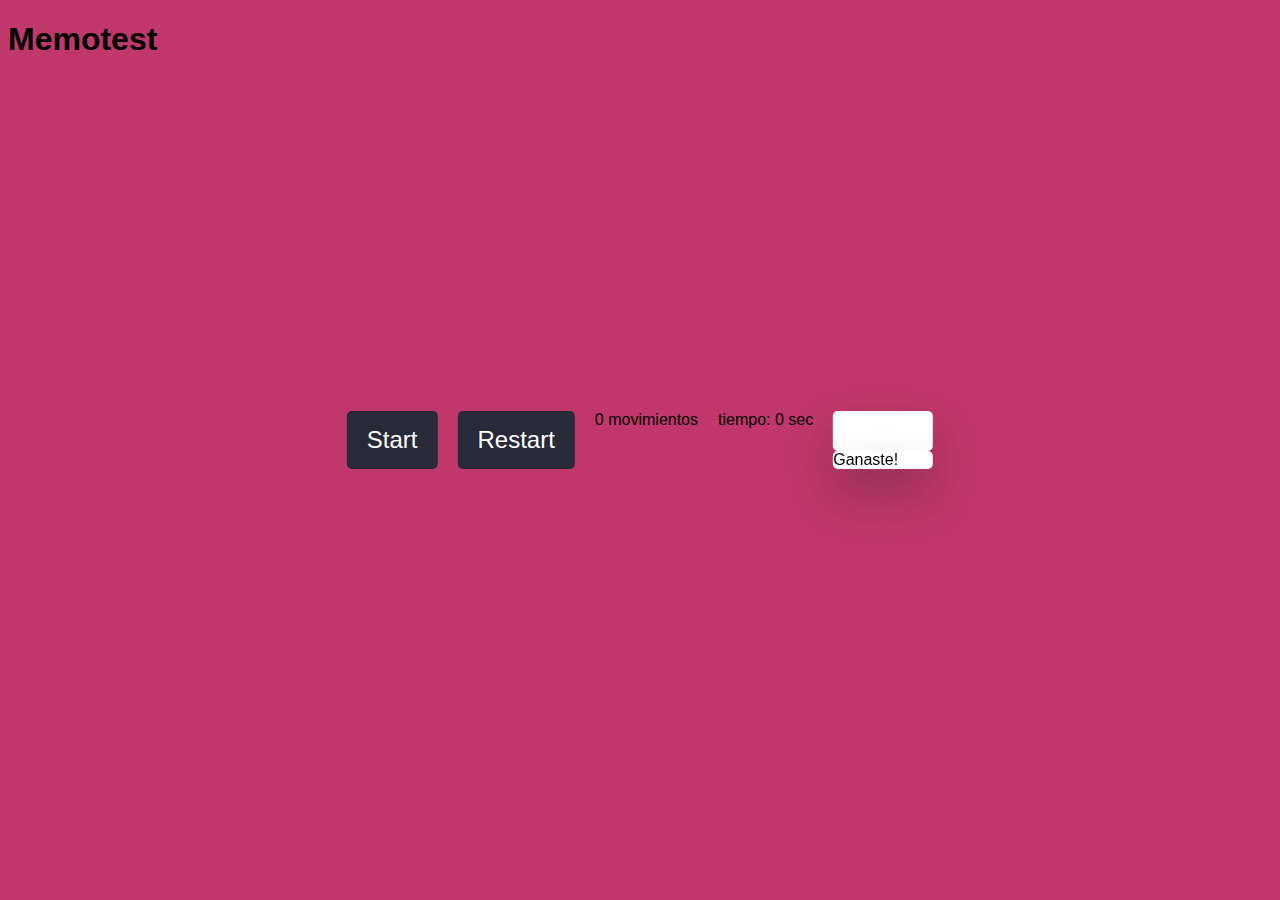
==== memo.html @ e334b8fd "Primer commit, proyecto iniciado de memotest" ====
<!DOCTYPE html>
<html lang="es">

<head>
    <meta charset="UTF-8">
    <meta http-equiv="X-UA-Compatible" content="IE=edge">
    <meta name="viewport" content="width=device-width, initial-scale=1.0">
    <title>memotest</title>
    <link rel="stylesheet" href="memoestilos.css">
    
</head>

<body>
    <h1>Memotest</h1>
    <div class="juego">
        <div class="controles">
            <button id="start">
                Start
            </button>
            <button id="Restart">
                Restart
            </button>
            <div class="movimientos">
                0 movimientos
            </div>
            <div class="tiempo">
                tiempo: 0 sec
            </div>
            <div class="board-container">
                <div class="board" data-dimension="4">

                </div>
                <div class="ganaste">
                    Ganaste!
                </div>
            </div>
            
        </div>
    </div>
    <script src="script.js"></script>
</body>

</html>
---- memoestilos.css ----
*{
    font-family: 'Montserrat', sans-serif;
}

html {
    width: 100%;
    height: 100%;
    background: #c0386b;
    font-family: Fredoka;
}

.juego {
    position: absolute;
    top: 50%;
    left: 50%;
    transform: translate(-50%, -50%);
}

.controles {
    display: flex;
    gap: 20px;
    margin-bottom: 20px;
}

button {
    background: #282A3A;
    color: #ffffff;
    font-weight: 400;    
    border-radius: 5px;
    padding: 10px 20px;
    border: 0;
    cursor: pointer;    
    font-size: 18pt;
}

.disabled {
    color: #757575;
    font-weight: 400;
}

.stats {
    color: #FFF;
    font-size: 14pt;
}

.board-container {
    position: relative;
}

.board,
.ganaste {
    border-radius: 5px;
    box-shadow: 0 25px 50px rgb(33 33 33 / 25%);
    background: white;
    transition: transform .6s cubic-bezier(0.4, 0.0, 0.2, 1);
    backface-visibility: hidden;
}

.board {
    padding: 20px;
    display: grid;
    grid-template-columns: repeat(4, auto);
    grid-gap: 20px;
}

.board-container.flipped .board {
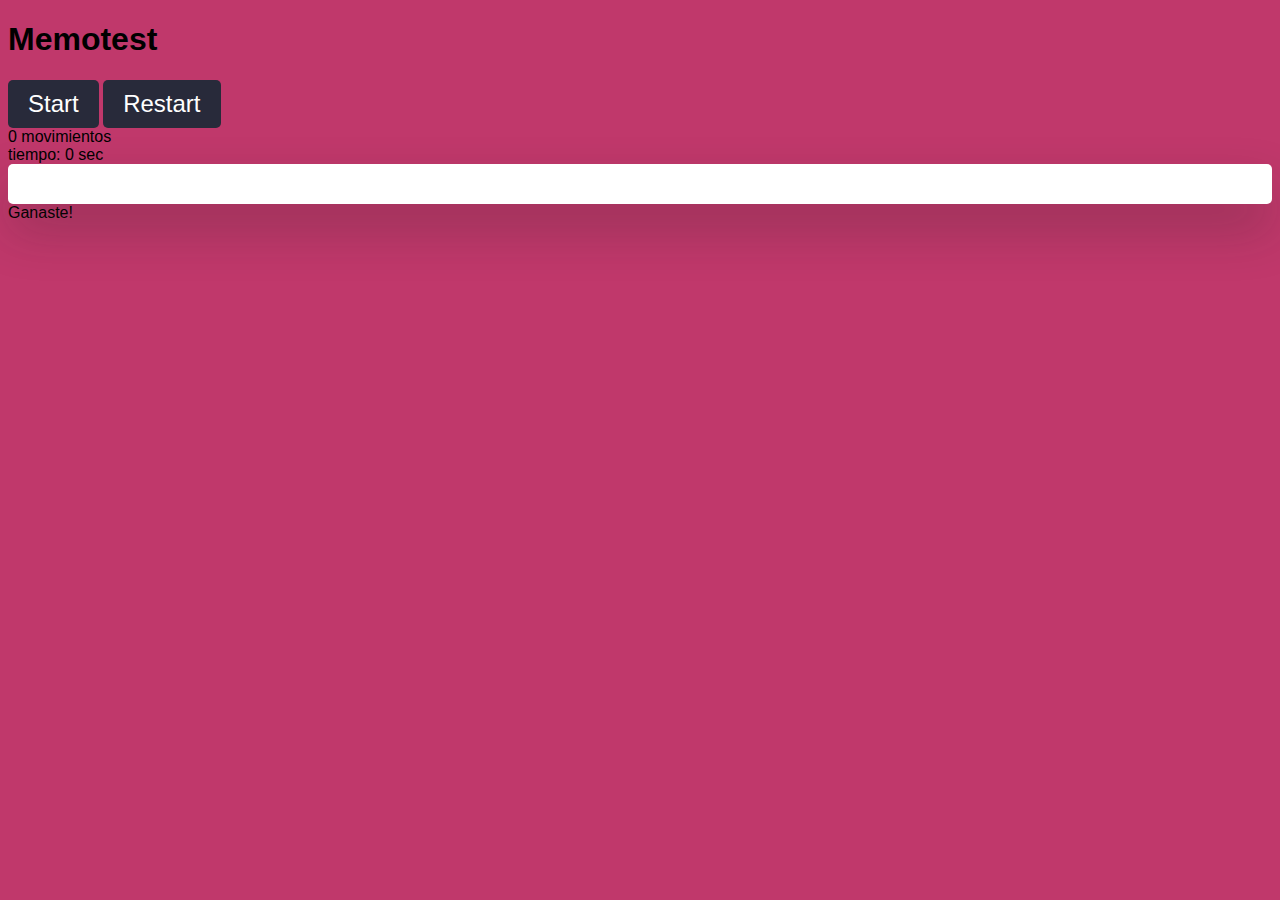
==== commit 9a9980c3: "Cambio de carpeta de css y js" ====
--- a/memo.html
+++ b/memo.html
@@ -6,38 +6,38 @@
     <meta http-equiv="X-UA-Compatible" content="IE=edge">
     <meta name="viewport" content="width=device-width, initial-scale=1.0">
     <title>memotest</title>
-    <link rel="stylesheet" href="memoestilos.css">
+    <link rel="stylesheet" href=".\assets\memoestilos.css">
     
 </head>
 
 <body>
     <h1>Memotest</h1>
-    <div class="juego">
-        <div class="controles">
+    <div class="game">
+        <div class="controls">
             <button id="start">
                 Start
             </button>
-            <button id="Restart">
+            <button id="restart">
                 Restart
             </button>
-            <div class="movimientos">
+            <div class="moves">
                 0 movimientos
             </div>
-            <div class="tiempo">
+            <div class="timer">
                 tiempo: 0 sec
             </div>
             <div class="board-container">
                 <div class="board" data-dimension="4">
 
                 </div>
-                <div class="ganaste">
+                <div class="win">
                     Ganaste!
                 </div>
             </div>
             
         </div>
     </div>
-    <script src="script.js"></script>
+    <script src=".\assets\memo.js"></script>
 </body>
 
 </html>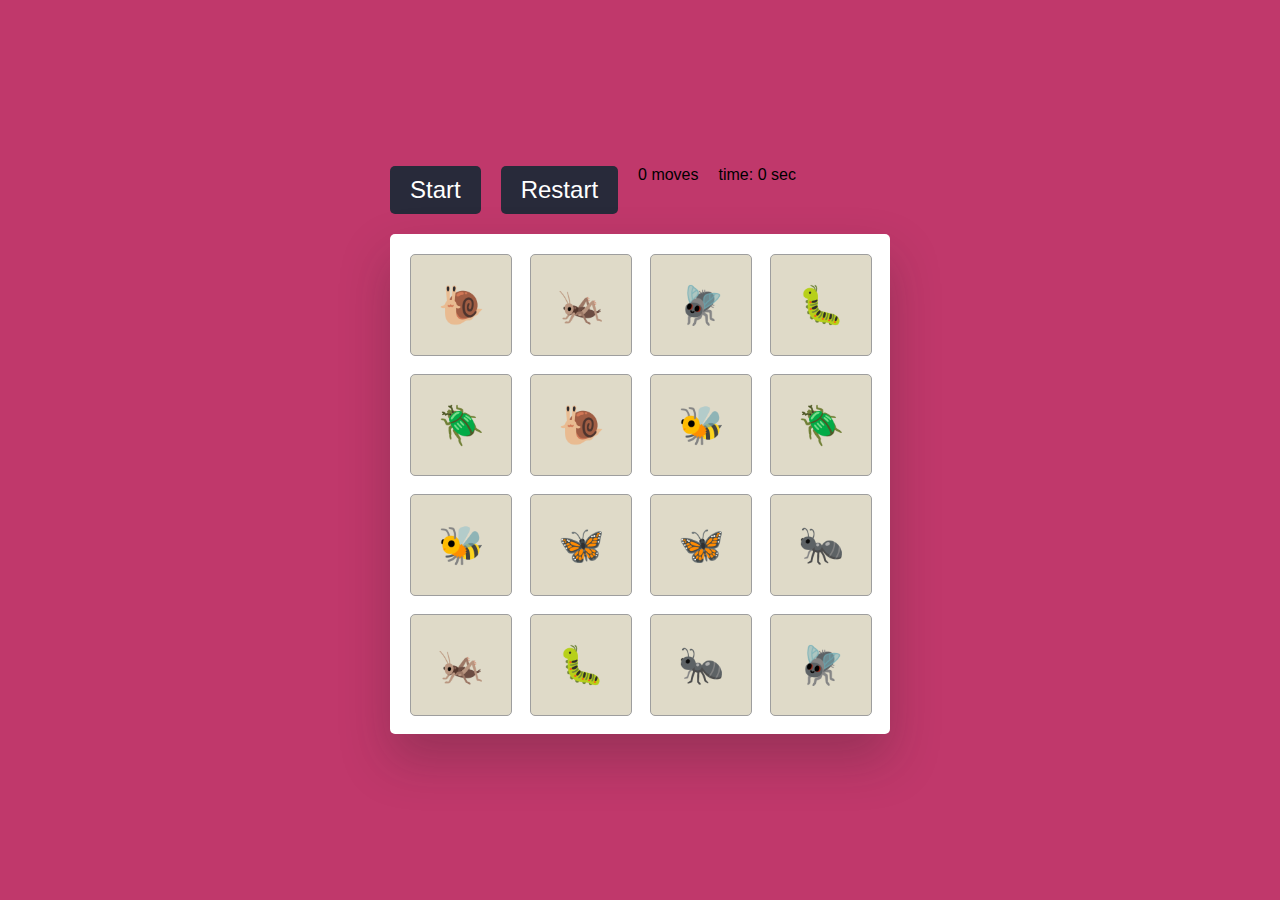
==== commit fd82baa0: "Correccion de css y html, sigo con el js" ====
--- a/memo.html
+++ b/memo.html
@@ -1,6 +1,5 @@
 <!DOCTYPE html>
 <html lang="es">
-
 <head>
     <meta charset="UTF-8">
     <meta http-equiv="X-UA-Compatible" content="IE=edge">
@@ -9,9 +8,7 @@
     <link rel="stylesheet" href=".\assets\memoestilos.css">
     
 </head>
-
 <body>
-    <h1>Memotest</h1>
     <div class="game">
         <div class="controls">
             <button id="start">
@@ -21,20 +18,18 @@
                 Restart
             </button>
             <div class="moves">
-                0 movimientos
+                0 moves
             </div>
             <div class="timer">
-                tiempo: 0 sec
+                time: 0 sec
             </div>
-            <div class="board-container">
-                <div class="board" data-dimension="4">
-
-                </div>
-                <div class="win">
-                    Ganaste!
-                </div>
+        </div>     
+        <div class="board-container">
+            <div class="board" data-dimension="4">
             </div>
-            
+            <div class="win">
+            You win!
+            </div>
         </div>
     </div>
     <script src=".\assets\memo.js"></script>
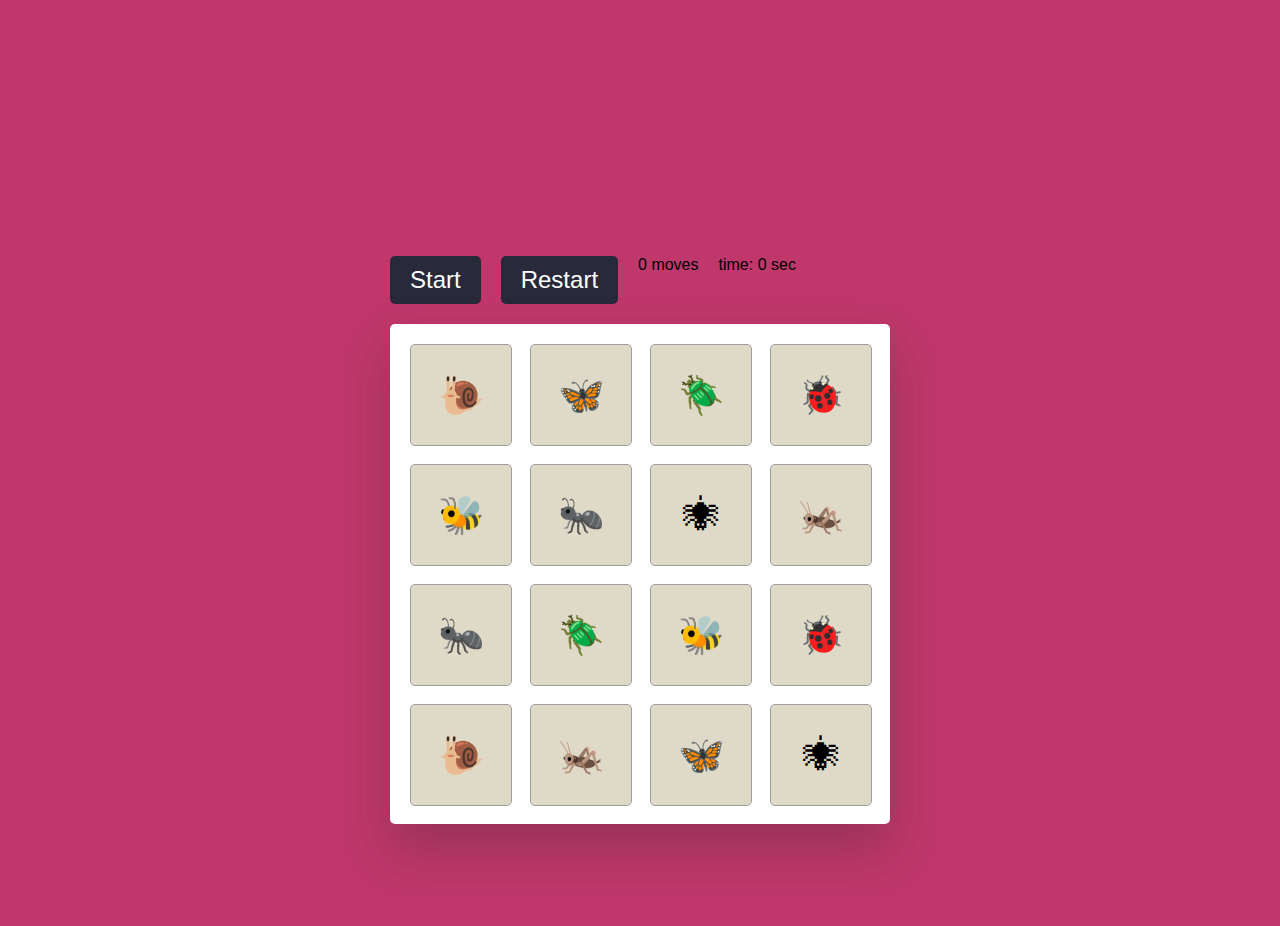
==== commit 823a27c0: "sigo corrigiendo problemas" ====
--- a/memo.html
+++ b/memo.html
@@ -1,5 +1,5 @@
 <!DOCTYPE html>
-<html lang="es">
+<html lang="en">
 <head>
     <meta charset="UTF-8">
     <meta http-equiv="X-UA-Compatible" content="IE=edge">
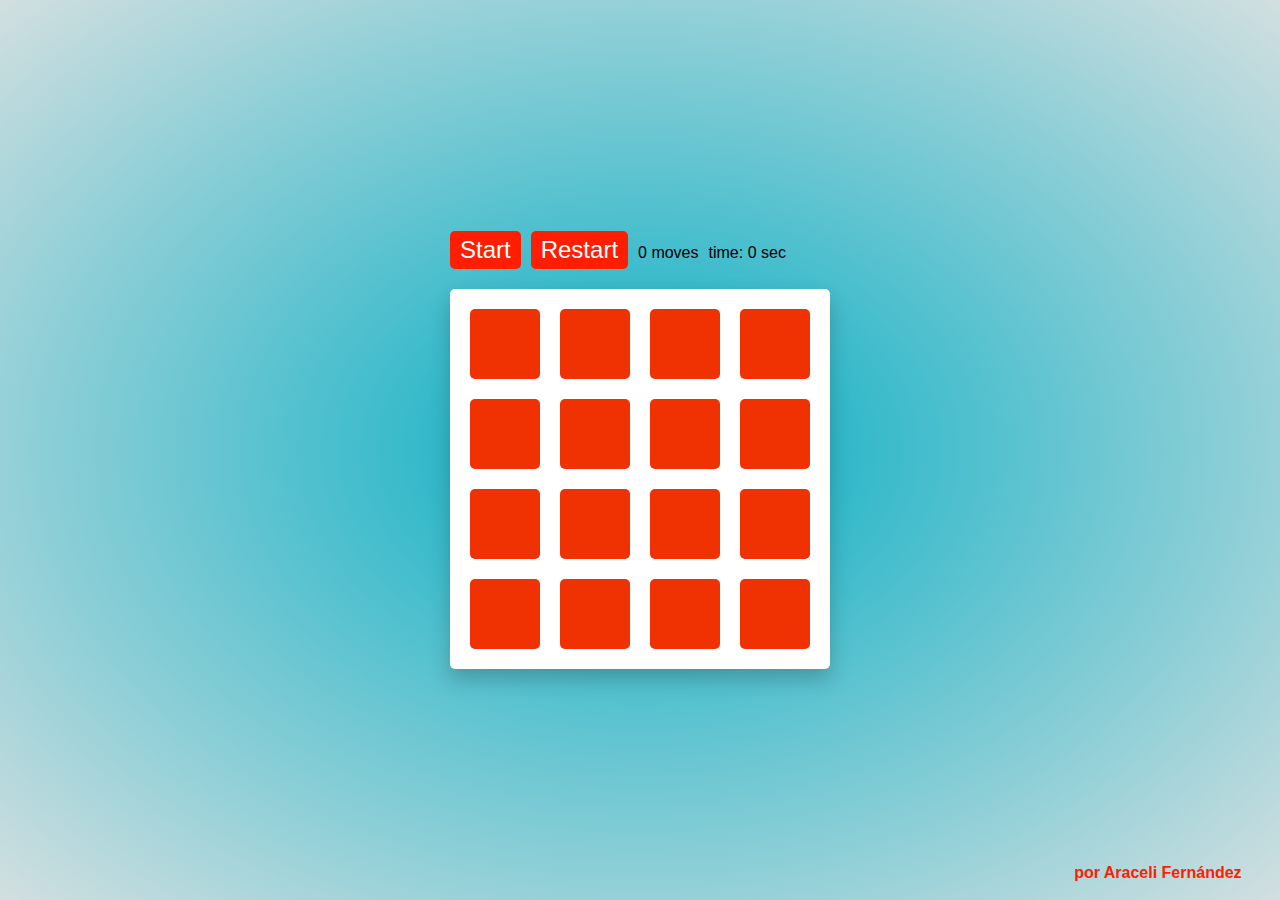
==== commit f1f48469: "favicon y autor" ====
--- a/memo.html
+++ b/memo.html
@@ -4,7 +4,8 @@
     <meta charset="UTF-8">
     <meta http-equiv="X-UA-Compatible" content="IE=edge">
     <meta name="viewport" content="width=device-width, initial-scale=1.0">
-    <title>memotest</title>
+    <title>Memotest</title>
+    <link rel="icon" size="16x16 32x32 48x48 64x64" type="image/png" href="icon-fav.png">
     <link rel="stylesheet" href=".\assets\memoestilos.css">
     
 </head>
@@ -32,6 +33,7 @@
             </div>
         </div>
     </div>
+    <p><strong>por Araceli Fernández</strong></p>
     <script src=".\assets\memo.js"></script>
 </body>
 
